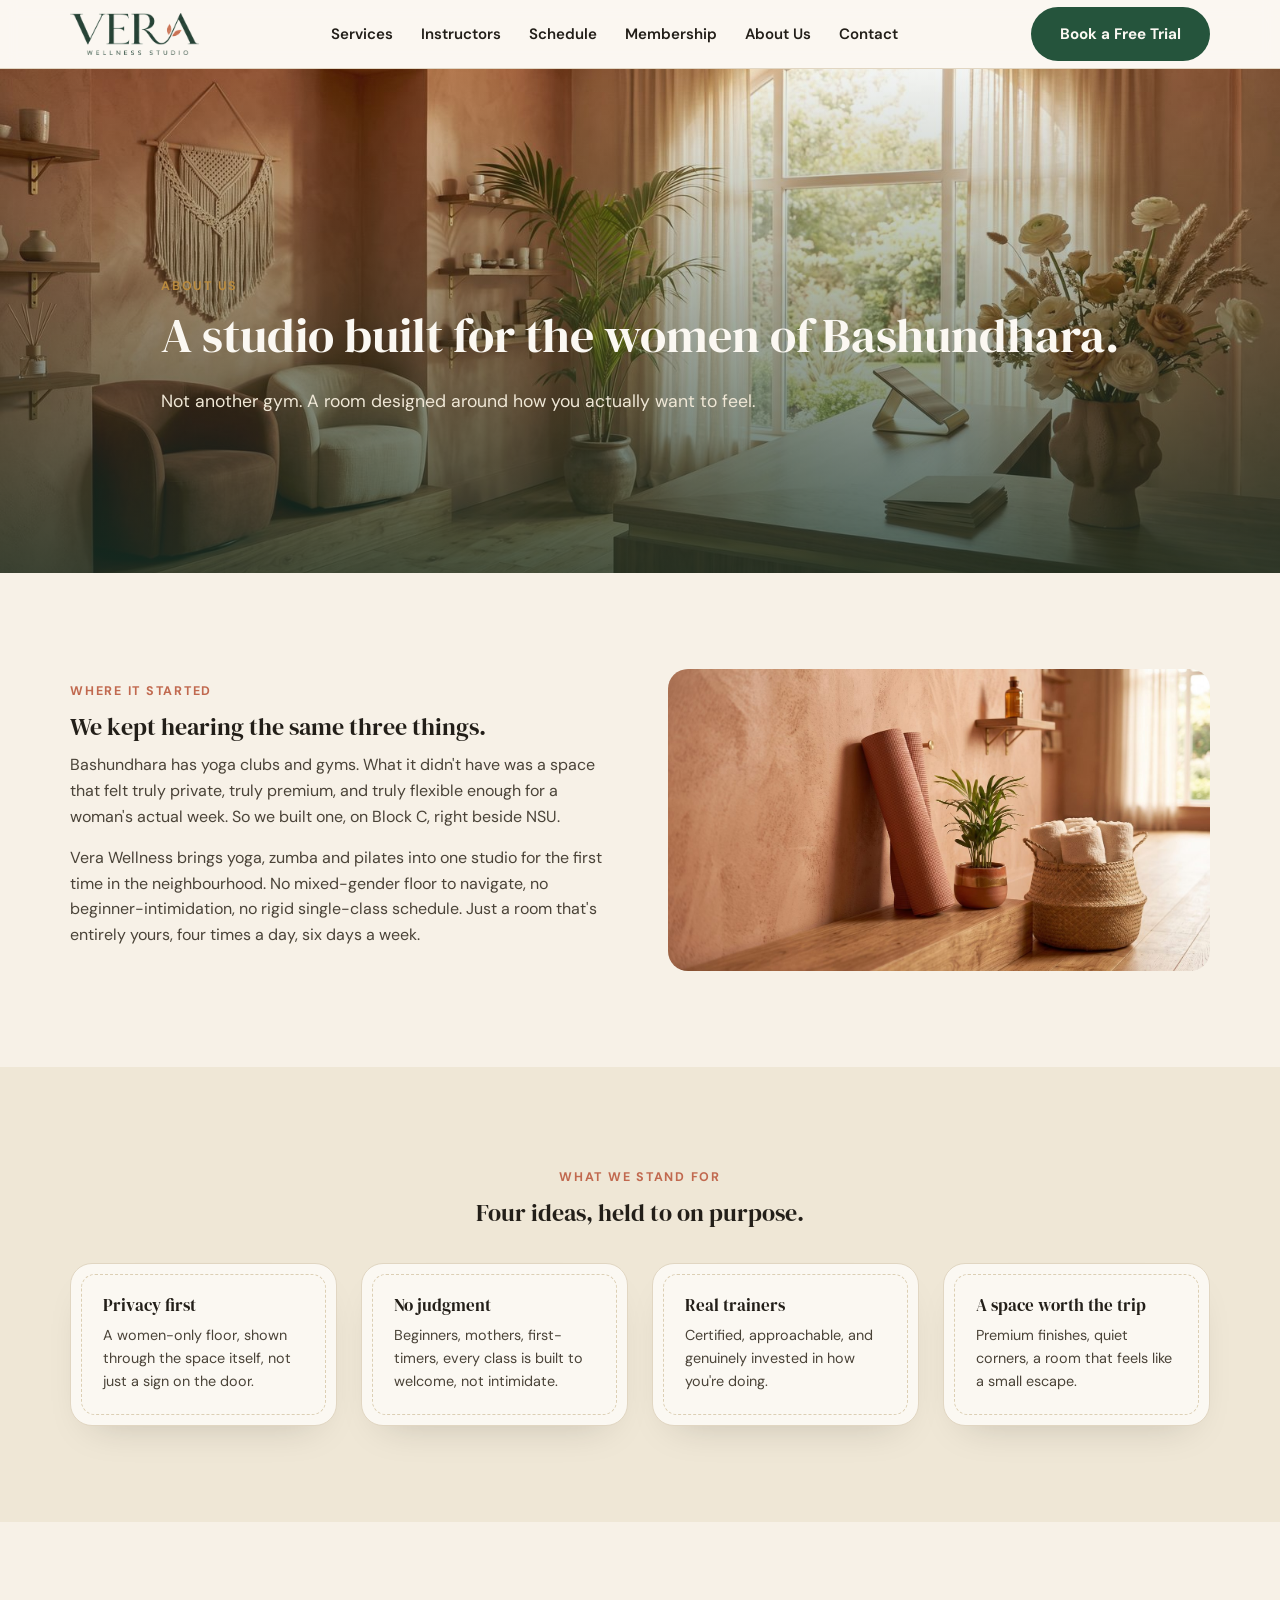
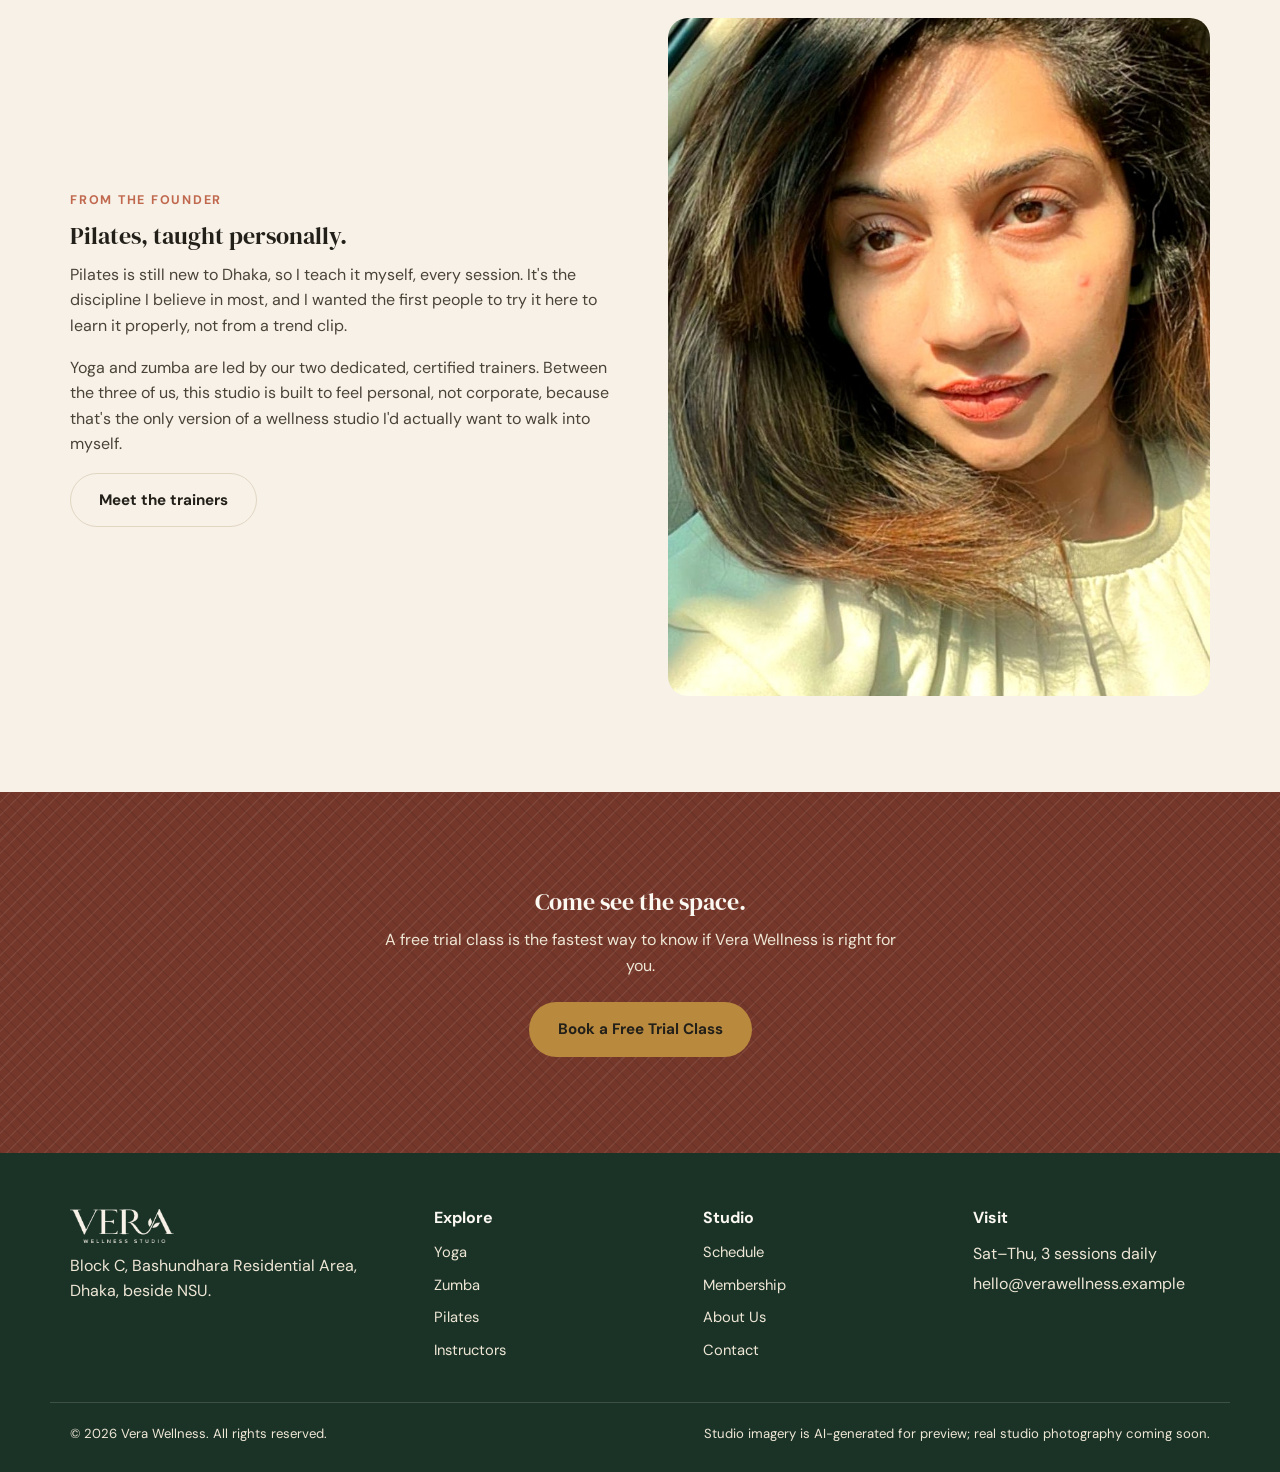
==== about.html @ 0fb06206 "Initial site: Vera Wellness marketing website" ====
<!doctype html>
<html lang="en">
<head>
<meta charset="UTF-8">
<meta name="viewport" content="width=device-width, initial-scale=1">
<title>About Us · Vera Wellness</title>
<meta name="description" content="Why Vera Wellness exists: a private, premium yoga, zumba and pilates studio built for Bashundhara women.">
<link rel="preconnect" href="https://fonts.googleapis.com">
<link href="https://fonts.googleapis.com/css2?family=DM+Serif+Display&family=DM+Sans:wght@400;600;700&display=swap" rel="stylesheet">
<link rel="stylesheet" href="assets/css/style.css">
</head>
<body>

<header class="site-nav">
  <div class="container nav-inner">
    <a href="index.html" class="brand"><img src="assets/img/logo.png" alt="Vera Wellness Studio" class="brand-logo"></a>
    <nav class="nav-links">
      <div class="has-dropdown">
        <a href="index.html#services">Services</a>
        <div class="dropdown">
          <a href="services/yoga.html">Yoga</a>
          <a href="services/zumba.html">Zumba</a>
          <a href="services/pilates.html">Pilates</a>
        </div>
      </div>
      <a href="instructors.html">Instructors</a>
      <a href="schedule.html">Schedule</a>
      <a href="membership.html">Membership</a>
      <a href="about.html">About Us</a>
      <a href="contact.html">Contact</a>
    </nav>
    <a href="contact.html" class="btn btn-primary nav-cta">Book a Free Trial</a>
    <button class="menu-toggle" aria-label="Menu" aria-expanded="false"><span></span></button>
  </div>
  <div class="mobile-panel">
    <a href="index.html#services" class="mobile-services-toggle">Services ▾</a>
    <div class="mobile-sub">
      <a href="services/yoga.html">› Yoga</a>
      <a href="services/zumba.html">› Zumba</a>
      <a href="services/pilates.html">› Pilates</a>
    </div>
    <a href="instructors.html">Instructors</a>
    <a href="schedule.html">Schedule</a>
    <a href="membership.html">Membership</a>
    <a href="about.html">About Us</a>
    <a href="contact.html">Contact</a>
    <a href="contact.html" class="btn btn-primary">Book a Free Trial</a>
  </div>
</header>

<section class="page-hero">
  <img src="assets/img/about_lobby.jpg" alt="The reception at Vera Wellness">
  <div class="container page-hero-content">
    <span class="eyebrow" style="color:var(--gold)">About Us</span>
    <h1>A studio built for the women of Bashundhara.</h1>
    <p class="lead">Not another gym. A room designed around how you actually want to feel.</p>
  </div>
</section>

<section>
  <div class="container">
    <div class="two-col reveal">
      <div>
        <span class="eyebrow">Where it started</span>
        <h2>We kept hearing the same three things.</h2>
        <p>Bashundhara has yoga clubs and gyms. What it didn't have was a space that felt truly private, truly premium, and truly flexible enough for a woman's actual week. So we built one, on Block C, right beside NSU.</p>
        <p>Vera Wellness brings yoga, zumba and pilates into one studio for the first time in the neighbourhood. No mixed-gender floor to navigate, no beginner-intimidation, no rigid single-class schedule. Just a room that's entirely yours, four times a day, six days a week.</p>
      </div>
      <div class="frame"><img src="assets/img/about_detail.jpg" alt="A quiet detail corner at Vera Wellness studio"></div>
    </div>
  </div>
</section>

<section class="proof-strip">
  <div class="container">
    <div class="section-head center reveal" style="margin-bottom:36px;">
      <span class="eyebrow">What we stand for</span>
      <h2>Four ideas, held to on purpose.</h2>
    </div>
    <div class="grid grid-4">
      <div class="mat-box reveal">
        <h3 style="font-size:1.05rem;">Privacy first</h3>
        <p style="margin:0;font-size:.9rem;">A women-only floor, shown through the space itself, not just a sign on the door.</p>
      </div>
      <div class="mat-box reveal">
        <h3 style="font-size:1.05rem;">No judgment</h3>
        <p style="margin:0;font-size:.9rem;">Beginners, mothers, first-timers, every class is built to welcome, not intimidate.</p>
      </div>
      <div class="mat-box reveal">
        <h3 style="font-size:1.05rem;">Real trainers</h3>
        <p style="margin:0;font-size:.9rem;">Certified, approachable, and genuinely invested in how you're doing.</p>
      </div>
      <div class="mat-box reveal">
        <h3 style="font-size:1.05rem;">A space worth the trip</h3>
        <p style="margin:0;font-size:.9rem;">Premium finishes, quiet corners, a room that feels like a small escape.</p>
      </div>
    </div>
  </div>
</section>

<section>
  <div class="container">
    <div class="two-col reverse reveal">
      <div class="frame"><img src="assets/img/instructor_pilates.jpg" alt="Vera Wellness founder"></div>
      <div>
        <span class="eyebrow">From the founder</span>
        <h2>Pilates, taught personally.</h2>
        <p>Pilates is still new to Dhaka, so I teach it myself, every session. It's the discipline I believe in most, and I wanted the first people to try it here to learn it properly, not from a trend clip.</p>
        <p>Yoga and zumba are led by our two dedicated, certified trainers. Between the three of us, this studio is built to feel personal, not corporate, because that's the only version of a wellness studio I'd actually want to walk into myself.</p>
        <a href="instructors.html" class="btn btn-outline">Meet the trainers</a>
      </div>
    </div>
  </div>
</section>

<section class="cta-band">
  <div class="container reveal">
    <h2>Come see the space.</h2>
    <p style="max-width:48ch;margin:0 auto 24px;">A free trial class is the fastest way to know if Vera Wellness is right for you.</p>
    <a href="contact.html" class="btn btn-accent">Book a Free Trial Class</a>
  </div>
</section>

<footer class="site-footer">
  <div class="container footer-grid">
    <div>
      <img src="assets/img/logo-light.png" alt="Vera Wellness Studio" class="footer-logo">
      <p>Block C, Bashundhara Residential Area, Dhaka, beside NSU.</p>
    </div>
    <div>
      <h4>Explore</h4>
      <ul class="footer-links">
        <li><a href="services/yoga.html">Yoga</a></li>
        <li><a href="services/zumba.html">Zumba</a></li>
        <li><a href="services/pilates.html">Pilates</a></li>
        <li><a href="instructors.html">Instructors</a></li>
      </ul>
    </div>
    <div>
      <h4>Studio</h4>
      <ul class="footer-links">
        <li><a href="schedule.html">Schedule</a></li>
        <li><a href="membership.html">Membership</a></li>
        <li><a href="about.html">About Us</a></li>
        <li><a href="contact.html">Contact</a></li>
      </ul>
    </div>
    <div>
      <h4>Visit</h4>
      <p style="margin-bottom:4px;">Sat–Thu, 3 sessions daily</p>
      <p>hello@verawellness.example</p>
    </div>
  </div>
  <div class="container footer-bottom">
    <span>© 2026 Vera Wellness. All rights reserved.</span>
    <span>Studio imagery is AI-generated for preview; real studio photography coming soon.</span>
  </div>
</footer>

<script src="assets/js/main.js"></script>
</body>
</html>
---- assets/css/style.css ----
/* ===== Vera Wellness — brand tokens ===== */
:root{
  --cream-0:#FBF8F2; --cream-50:#F7F1E7; --cream-100:#EFE7D6;
  --sand-300:#DCCFB4;
  --ink-900:#231F19; --ink-700:#4A4338; --ink-500:#79705F; --ink-300:#A89E8B; --ink-border:#E1D6C2;
  --forest-900:#1B3327; --forest-700:#25543C; --forest-500:#3C7A56; --forest-100:#DCE9E0;
  --clay-700:#75372A; --clay-600:#A24E36; --clay-500:#C1694F; --clay-400:#D68B6E; --clay-100:#F3DDCF;
  --gold-500:#B98A3E; --gold-100:#F1E3C6;

  --surface-page:var(--cream-50); --surface-card:var(--cream-0); --surface-sunken:var(--cream-100); --surface-inverse:var(--forest-900);
  --text-primary:var(--ink-900); --text-secondary:var(--ink-700); --text-muted:var(--ink-500);
  --text-on-brand:var(--cream-0); --text-on-inverse:var(--cream-50);
  --brand-primary:var(--forest-700); --brand-primary-hover:var(--forest-900);
  --accent:var(--clay-500); --accent-hover:var(--clay-600); --accent-soft:var(--clay-100);
  --gold:var(--gold-500); --gold-soft:var(--gold-100);
  --border-default:var(--ink-border);

  --font-display:'DM Serif Display', Georgia, serif;
  --font-body:'DM Sans', -apple-system, Helvetica, Arial, sans-serif;

  --container: 1180px;
  --radius-mat: 22px;
  --nav-h: 68px;
}

*,*::before,*::after{ box-sizing:border-box; }
html{ scroll-behavior:smooth; }
body{
  margin:0;
  background:var(--surface-page);
  color:var(--text-primary);
  font-family:var(--font-body);
  font-size:16px;
  line-height:1.6;
  -webkit-font-smoothing:antialiased;
}
img{ max-width:100%; display:block; }
a{ color:inherit; text-decoration:none; }
h1,h2,h3,h4{ font-family:var(--font-display); font-weight:400; margin:0 0 .5em; color:var(--text-primary); line-height:1.15; }
p{ margin:0 0 1em; color:var(--text-secondary); }
.container{ max-width:var(--container); margin:0 auto; padding:0 20px; }
section{ padding:64px 0; }
@media(min-width:900px){ section{ padding:96px 0; } }

.eyebrow{
  display:inline-block; font-family:var(--font-body); font-size:12.5px; letter-spacing:.14em; text-transform:uppercase;
  color:var(--accent); font-weight:700; margin-bottom:12px;
}
.lead{ font-size:1.1rem; color:var(--text-secondary); max-width:56ch; }

/* ===== Buttons ===== */
.btn{
  display:inline-flex; align-items:center; justify-content:center; gap:8px;
  padding:14px 28px; border-radius:999px; font-weight:700; font-size:.95rem;
  border:1px solid transparent; cursor:pointer; transition:transform .2s ease, background .2s ease, color .2s ease, box-shadow .2s ease;
  white-space:nowrap;
}
.btn-primary{ background:var(--brand-primary); color:var(--text-on-brand); }
.btn-primary:hover{ background:var(--brand-primary-hover); transform:translateY(-1px); }
.btn-accent{ background:var(--accent); color:var(--cream-0); }
.btn-accent:hover{ background:var(--accent-hover); transform:translateY(-1px); }
.btn-outline{ background:transparent; border-color:var(--border-default); color:var(--text-primary); }
.btn-outline:hover{ border-color:var(--brand-primary); color:var(--brand-primary); }
.btn-ghost-inverse{ background:transparent; border-color:rgba(251,248,242,.4); color:var(--text-on-inverse); }
.btn-ghost-inverse:hover{ border-color:var(--cream-0); }

/* ===== Yoga-mat CTA boxes (brand signature) ===== */
.mat-box{
  position:relative;
  background:var(--surface-card);
  border-radius:var(--radius-mat);
  padding:32px;
  border:1px solid var(--border-default);
  box-shadow:0 18px 40px -24px rgba(35,31,25,.25);
}
.mat-box::before{
  content:"";
  position:absolute; inset:10px;
  border:1.5px dashed var(--sand-300);
  border-radius:calc(var(--radius-mat) - 8px);
  pointer-events:none;
}
.mat-box-accent{ background:var(--forest-700); color:var(--text-on-inverse); }
.mat-box-accent::before{ border-color:rgba(251,248,242,.25); }
.mat-box-accent p, .mat-box-accent h3{ color:var(--text-on-inverse); }

/* mat-edge: the same rolled-mat dashed inset, layered onto any card that carries a CTA
   (pricing cards, discipline cards) without fighting that card's own padding/background */
.mat-edge{ position:relative; }
.mat-edge::before{
  content:"";
  position:absolute; inset:8px;
  border:1.5px dashed var(--sand-300);
  border-radius:14px;
  pointer-events:none;
}
.price-card.featured.mat-edge::before{ border-color:rgba(251,248,242,.3); }

/* Hover lift, everywhere a card carries or leads to a CTA */
.card, .mat-box{ transition:transform .25s ease, box-shadow .25s ease; }
.card:hover, .mat-box:not(.mat-box-accent):hover{
  transform:translateY(-6px);
  box-shadow:0 26px 50px -22px rgba(35,31,25,.3);
}
.price-card.featured:hover{ box-shadow:0 26px 50px -18px rgba(27,51,39,.5); }
.discipline-card .frame img, .instructor-card .frame img{ transition:transform .5s ease; }
.discipline-card:hover .frame img, .instructor-card:hover .frame img{ transform:scale(1.05); }
.nav-links a{ transition:color .2s ease; }
.footer-links a{ transition:color .2s ease; }

/* ===== Nav ===== */
.site-nav{
  position:sticky; top:0; z-index:100;
  background:rgba(251,248,242,.92); backdrop-filter:blur(8px);
  border-bottom:1px solid var(--border-default);
}
.nav-inner{
  display:flex; align-items:center; justify-content:space-between;
  height:var(--nav-h);
}
.brand{
  font-family:var(--font-display); font-size:1.35rem; letter-spacing:.01em; color:var(--forest-900);
  display:flex; align-items:center;
}
.brand-logo{ height:38px; width:auto; display:block; }
.footer-logo{ height:34px; width:auto; display:block; margin-bottom:10px; }
@media(min-width:960px){ .brand-logo{ height:42px; } }
.nav-links{ display:none; align-items:center; gap:28px; }
.nav-links a{ font-size:.94rem; font-weight:600; color:var(--text-primary); position:relative; padding:6px 0; }
.nav-links a:hover{ color:var(--brand-primary); }
.nav-cta{ display:none; }
.has-dropdown{ position:relative; }
.dropdown{
  position:absolute; top:100%; left:50%; transform:translateX(-50%) translateY(6px);
  min-width:180px; background:var(--surface-card); border:1px solid var(--border-default);
  border-radius:14px; padding:8px; box-shadow:0 20px 40px -20px rgba(35,31,25,.35);
  opacity:0; visibility:hidden; transition:opacity .18s ease, transform .18s ease;
}
.has-dropdown:hover .dropdown, .has-dropdown:focus-within .dropdown{
  opacity:1; visibility:visible; transform:translateX(-50%) translateY(0);
}
.dropdown a{ display:block; padding:10px 14px; border-radius:8px; font-weight:600; }
.dropdown a:hover{ background:var(--surface-sunken); }
.menu-toggle{
  display:flex; align-items:center; justify-content:center;
  width:40px; height:40px; border-radius:10px; border:1px solid var(--border-default);
  background:var(--surface-card); cursor:pointer;
}
.menu-toggle span{ display:block; width:18px; height:2px; background:var(--ink-900); position:relative; }
.menu-toggle span::before,.menu-toggle span::after{
  content:""; position:absolute; left:0; width:18px; height:2px; background:var(--ink-900); transition:transform .2s ease;
}
.menu-toggle span::before{ top:-6px; } .menu-toggle span::after{ top:6px; }

.mobile-panel{
  display:none; flex-direction:column; gap:4px; padding:14px 20px 22px;
  border-top:1px solid var(--border-default); background:var(--surface-card);
}
.mobile-panel.open{ display:flex; }
.mobile-panel a{ padding:12px 4px; font-weight:600; border-bottom:1px solid var(--surface-sunken); }
.mobile-sub{ padding-left:14px; display:flex; flex-direction:column; }
.mobile-sub a{ font-weight:500; color:var(--text-secondary); border-bottom:none; padding:8px 4px; }
.mobile-panel .btn{ margin-top:10px; }

@media(min-width:960px){
  .nav-links{ display:flex; }
  .nav-cta{ display:inline-flex; }
  .menu-toggle, .mobile-panel{ display:none !important; }
}

/* ===== Hero (home) ===== */
.hero{
  position:relative; min-height:86vh; display:flex; align-items:flex-end;
  overflow:hidden; background:var(--forest-900);
}
.hero video, .hero .hero-poster{
  position:absolute; inset:0; width:100%; height:100%; object-fit:cover; object-position:center 30%;
}
.hero::after{
  content:""; position:absolute; inset:0;
  background:linear-gradient(180deg, rgba(27,51,39,.15) 0%, rgba(27,51,39,.15) 45%, rgba(27,51,39,.82) 100%);
}
.hero-content{ position:relative; z-index:2; width:100%; padding:48px 0 56px; color:var(--text-on-inverse); }
.hero h1{ color:var(--cream-0); font-size:clamp(2.1rem,6vw,3.6rem); max-width:14ch; }
.hero .lead{ color:var(--cream-100); max-width:44ch; }
.hero-cta-row{ display:flex; flex-wrap:wrap; gap:14px; margin-top:22px; }

/* ===== Page hero (inner pages) ===== */
.page-hero{ position:relative; min-height:56vh; display:flex; align-items:flex-end; overflow:hidden; }
.page-hero img{ position:absolute; inset:0; width:100%; height:100%; object-fit:cover; }
.page-hero::after{ content:""; position:absolute; inset:0; background:linear-gradient(180deg, rgba(27,51,39,.05) 0%, rgba(27,51,39,.78) 100%); }
.page-hero-content{ position:relative; z-index:2; padding:44px 0; color:var(--text-on-inverse); }
.page-hero h1{ color:var(--cream-0); font-size:clamp(2rem,5vw,3rem); }
.page-hero .lead{ color:var(--cream-100); }

/* ===== Grid helpers ===== */
.grid{ display:grid; gap:24px; }
.grid-2{ grid-template-columns:1fr; }
.grid-3{ grid-template-columns:1fr; }
.grid-4{ grid-template-columns:repeat(2,1fr); }
@media(min-width:720px){
  .grid-2{ grid-template-columns:1fr 1fr; }
  .grid-3{ grid-template-columns:repeat(3,1fr); }
  .grid-4{ grid-template-columns:repeat(4,1fr); }
}
.two-col{ display:grid; gap:32px; align-items:center; }
@media(min-width:860px){ .two-col{ grid-template-columns:1fr 1fr; gap:56px; } }
.two-col.reverse{ direction:rtl; } .two-col.reverse > *{ direction:ltr; }

.section-head{ max-width:640px; margin:0 0 40px; }
.section-head.center{ margin-inline:auto; text-align:center; }

/* image frame */
.frame{ border-radius:20px; overflow:hidden; }
.frame img{ width:100%; height:100%; object-fit:cover; }

/* ===== Cards ===== */
.card{
  background:var(--surface-card); border:1px solid var(--border-default); border-radius:20px;
  padding:28px; height:100%;
}
.discipline-card .frame{ margin-bottom:18px; aspect-ratio:4/3; }
.discipline-card h3{ font-size:1.4rem; }

.instructor-card{ text-align:center; }
.instructor-card .frame{ aspect-ratio:4/5; margin-bottom:16px; border-radius:calc(var(--radius-mat) - 4px); }
.instructor-card h3{ margin-bottom:2px; }
.instructor-role{ color:var(--accent); font-weight:700; font-size:.85rem; letter-spacing:.06em; text-transform:uppercase; margin-bottom:10px; display:block; }

/* ===== Testimonial / proof strip ===== */
.proof-strip{ background:var(--surface-sunken); }
.proof-quote{ font-family:var(--font-display); font-size:clamp(1.2rem,2.6vw,1.7rem); color:var(--text-primary); max-width:34ch; }
.proof-name{ color:var(--text-muted); font-size:.9rem; margin-top:14px; }

/* ===== FAQ ===== */
.faq-item{ border-bottom:1px solid var(--border-default); padding:18px 0; }
.faq-q{ display:flex; justify-content:space-between; align-items:center; cursor:pointer; font-weight:700; gap:16px; }
.faq-q .plus{ font-size:1.3rem; color:var(--accent); transition:transform .2s ease; flex:none; }
.faq-item.open .plus{ transform:rotate(45deg); }
.faq-a{ max-height:0; overflow:hidden; transition:max-height .25s ease; }
.faq-item.open .faq-a{ max-height:240px; }
.faq-a p{ padding-top:10px; }

/* ===== Pricing ===== */
.price-card{ position:relative; }
.price-card.featured{ background:var(--forest-700); color:var(--text-on-inverse); border-color:rgba(251,248,242,.18); }
.price-card.featured p, .price-card.featured .price-amt, .price-card.featured li,
.price-card.featured h3, .price-card.featured .price-tag{ color:var(--text-on-inverse); }
.price-tag{ font-family:var(--font-display); font-size:2.2rem; margin:6px 0 2px; }
.price-note{ color:var(--text-muted); font-size:.85rem; }
.price-card.featured .price-note{ color:var(--cream-100); }
.price-card ul{ list-style:none; margin:18px 0 22px; padding:0; }
.price-card li{ padding:7px 0; padding-left:26px; position:relative; color:var(--text-secondary); font-size:.94rem; }
.price-card li::before{ content:"✓"; position:absolute; left:0; color:var(--accent); font-weight:700; }
.price-card.featured li::before{ color:var(--gold); }
.price-badge{
  position:absolute; top:-14px; left:28px; background:var(--accent); color:var(--cream-0);
  font-size:.72rem; font-weight:700; letter-spacing:.06em; text-transform:uppercase; padding:6px 14px; border-radius:999px;
}

/* ===== Schedule table ===== */
.schedule-table{
  width:100%; min-width:520px; border-collapse:collapse; background:var(--surface-card);
  border-radius:var(--radius-mat); overflow:hidden; border:1px solid var(--border-default);
}
.schedule-table th, .schedule-table td{ padding:16px 20px; text-align:left; border-bottom:1px solid var(--border-default); }
.schedule-table tbody tr:last-child td{ border-bottom:none; }
.schedule-table thead th{
  background:var(--surface-sunken); font-family:var(--font-body); text-transform:uppercase;
  letter-spacing:.05em; font-size:.76rem; color:var(--text-muted); font-weight:700;
}
.schedule-table td:first-child, .schedule-table th:first-child{ font-weight:700; }
.schedule-table tr.closed td{ color:var(--text-muted); font-style:italic; }

/* ===== CTA band ===== */
/* Warm woven-mat texture instead of a flat color box, a clay ground with a
   subtle crosshatch weave (two opposing diagonal hairline sets) standing in
   for the mat's fabric, rather than a literal icon. */
.cta-band{
  background-color:var(--clay-700);
  background-image:
    repeating-linear-gradient(45deg, rgba(35,31,25,.10) 0px, rgba(35,31,25,.10) 1.5px, transparent 1.5px, transparent 9px),
    repeating-linear-gradient(-45deg, rgba(251,248,242,.07) 0px, rgba(251,248,242,.07) 1.5px, transparent 1.5px, transparent 9px);
  color:var(--text-on-inverse); text-align:center;
}
.cta-band h2{ color:var(--cream-0); }
.cta-band p{ color:var(--cream-100); }
.cta-band .btn-accent{ background:var(--gold); color:var(--ink-900); }
.cta-band .btn-accent:hover{ filter:brightness(.93); }

/* ===== Form ===== */
.form-grid{ display:grid; gap:16px; }
@media(min-width:700px){ .form-grid.two{ grid-template-columns:1fr 1fr; } }
label{ display:block; font-weight:700; font-size:.85rem; margin-bottom:6px; color:var(--text-primary); }
input, select, textarea{
  width:100%; padding:13px 14px; border-radius:12px; border:1px solid var(--border-default);
  background:var(--cream-0); font-family:var(--font-body); font-size:.96rem; color:var(--text-primary);
}
input:focus, select:focus, textarea:focus{ outline:2px solid var(--forest-500); outline-offset:1px; }
.form-success{ display:none; text-align:center; padding:40px 20px; }
.form-success.show{ display:block; }
.form-success .icon{ font-size:2.4rem; margin-bottom:10px; }

/* ===== Footer ===== */
.site-footer{ background:var(--forest-900); color:var(--text-on-inverse); padding:56px 0 28px; }
.site-footer h4{ color:var(--cream-0); font-size:1rem; font-family:var(--font-body); font-weight:700; margin-bottom:14px; }
.site-footer a{ color:var(--cream-100); }
.site-footer a:hover{ color:var(--gold); }
.footer-grid{ display:grid; gap:32px; grid-template-columns:1fr; }
@media(min-width:760px){ .footer-grid{ grid-template-columns:1.4fr 1fr 1fr 1fr; } }
.footer-grid p{ color:var(--cream-100); }
.footer-links{ list-style:none; padding:0; margin:0; display:flex; flex-direction:column; gap:9px; font-size:.92rem; }
.footer-bottom{ border-top:1px solid rgba(251,248,242,.15); margin-top:40px; padding-top:20px; font-size:.82rem; color:var(--cream-100); display:flex; flex-wrap:wrap; gap:10px; justify-content:space-between; }

/* ===== Reveal-on-scroll ===== */
.reveal{ opacity:0; transform:translateY(18px); transition:opacity .6s ease, transform .6s ease; }
.reveal.in{ opacity:1; transform:none; }
@media (prefers-reduced-motion: reduce){
  .reveal{ opacity:1; transform:none; transition:none; }
  html{ scroll-behavior:auto; }
}

/* ===== Whisper motif: soft floating dot ===== */
.motif-dot{
  position:absolute; width:120px; height:120px; border-radius:50%;
  background:radial-gradient(circle, var(--gold-soft), transparent 70%);
  opacity:.6; pointer-events:none; filter:blur(2px);
}

/* utility */
.mt-0{margin-top:0} .center{text-align:center} .muted{color:var(--text-muted)}
.badge{ display:inline-block; background:var(--gold-soft); color:var(--gold-500); font-weight:700; font-size:.78rem; letter-spacing:.05em; text-transform:uppercase; padding:5px 12px; border-radius:999px; }
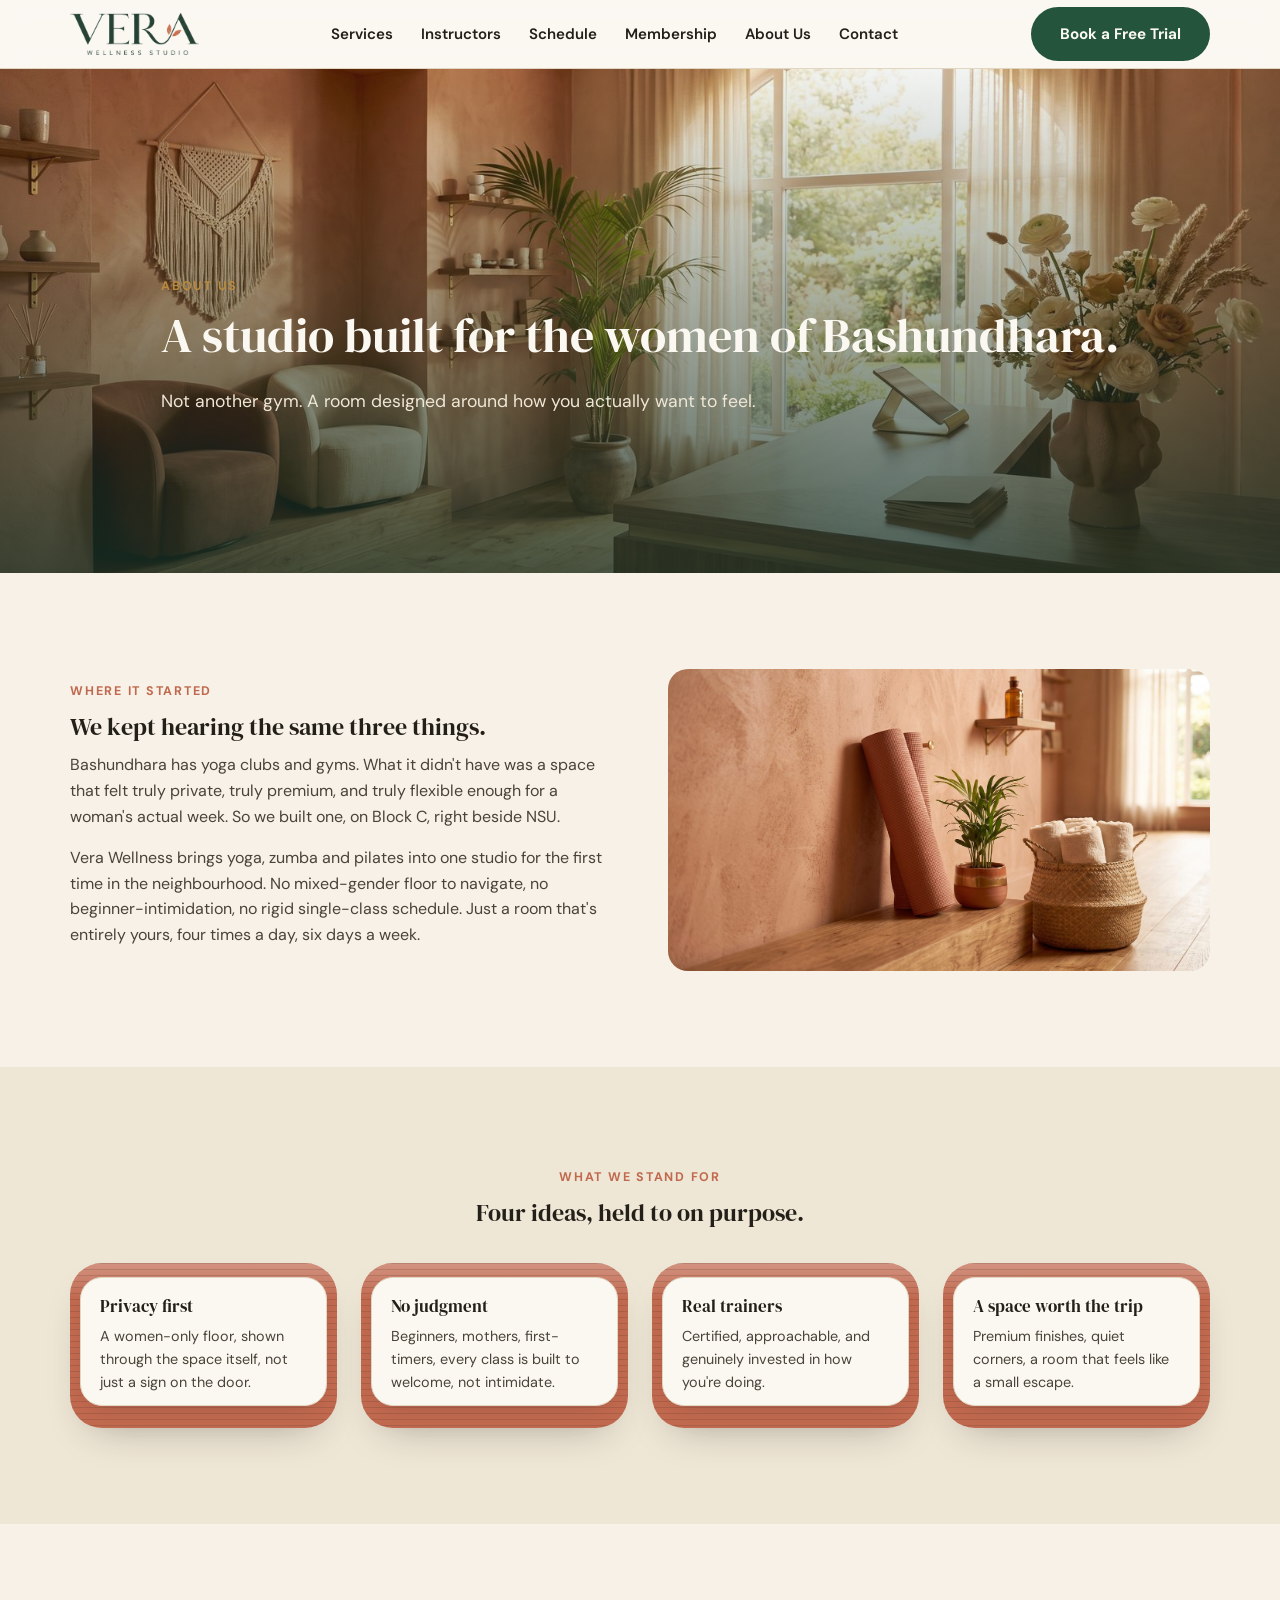
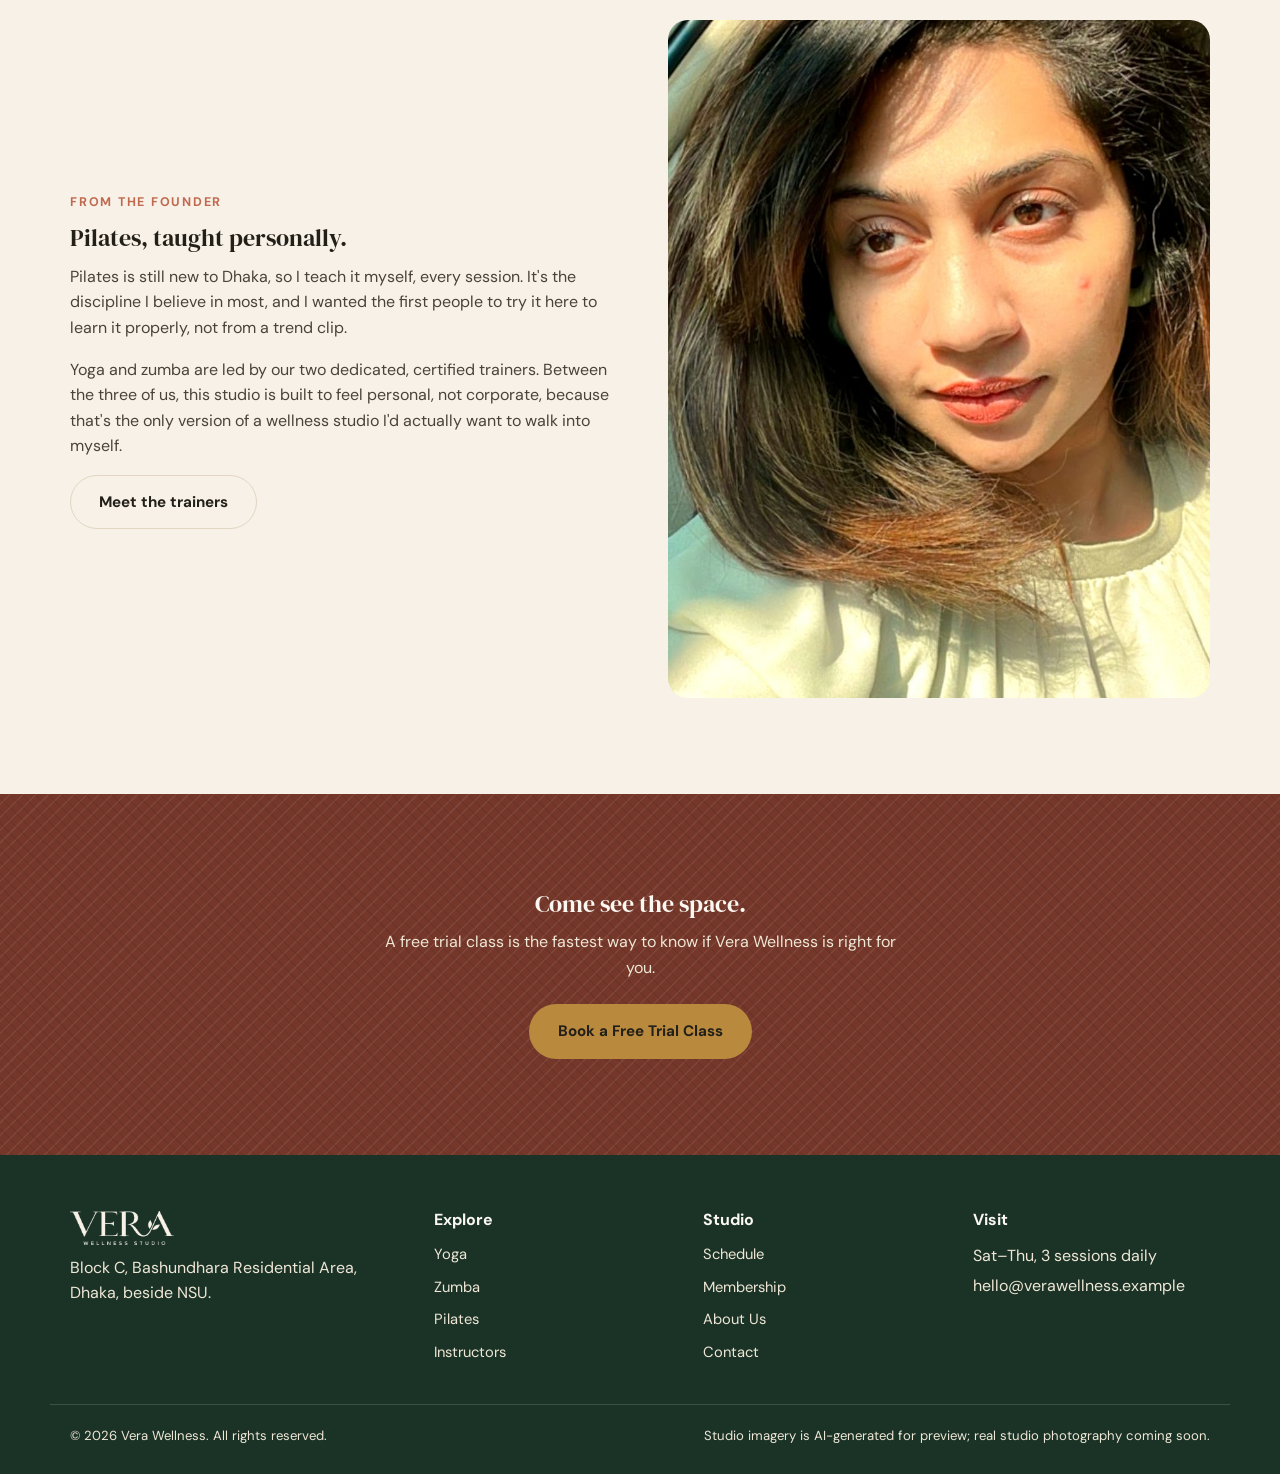
==== commit 734bca4b: "Update site: animations, mat design, mobile video fix" ====
--- a/about.html
+++ b/about.html
@@ -49,10 +49,10 @@
 </header>
 
 <section class="page-hero">
-  <img src="assets/img/about_lobby.jpg" alt="The reception at Vera Wellness">
+  <img src="assets/img/about_lobby.jpg" alt="The reception at Vera Wellness" class="reveal-img">
   <div class="container page-hero-content">
     <span class="eyebrow" style="color:var(--gold)">About Us</span>
-    <h1>A studio built for the women of Bashundhara.</h1>
+    <h1 class="reveal-left">A studio built for the women of Bashundhara.</h1>
     <p class="lead">Not another gym. A room designed around how you actually want to feel.</p>
   </div>
 </section>
@@ -62,11 +62,11 @@
     <div class="two-col reveal">
       <div>
         <span class="eyebrow">Where it started</span>
-        <h2>We kept hearing the same three things.</h2>
+        <h2 class="reveal-left">We kept hearing the same three things.</h2>
         <p>Bashundhara has yoga clubs and gyms. What it didn't have was a space that felt truly private, truly premium, and truly flexible enough for a woman's actual week. So we built one, on Block C, right beside NSU.</p>
         <p>Vera Wellness brings yoga, zumba and pilates into one studio for the first time in the neighbourhood. No mixed-gender floor to navigate, no beginner-intimidation, no rigid single-class schedule. Just a room that's entirely yours, four times a day, six days a week.</p>
       </div>
-      <div class="frame"><img src="assets/img/about_detail.jpg" alt="A quiet detail corner at Vera Wellness studio"></div>
+      <div class="frame"><img src="assets/img/about_detail.jpg" alt="A quiet detail corner at Vera Wellness studio" class="reveal-img"></div>
     </div>
   </div>
 </section>
@@ -75,7 +75,7 @@
   <div class="container">
     <div class="section-head center reveal" style="margin-bottom:36px;">
       <span class="eyebrow">What we stand for</span>
-      <h2>Four ideas, held to on purpose.</h2>
+      <h2 class="reveal-left">Four ideas, held to on purpose.</h2>
     </div>
     <div class="grid grid-4">
       <div class="mat-box reveal">
@@ -101,10 +101,10 @@
 <section>
   <div class="container">
     <div class="two-col reverse reveal">
-      <div class="frame"><img src="assets/img/instructor_pilates.jpg" alt="Vera Wellness founder"></div>
+      <div class="frame"><img src="assets/img/instructor_pilates.jpg" alt="Vera Wellness founder" class="reveal-img"></div>
       <div>
         <span class="eyebrow">From the founder</span>
-        <h2>Pilates, taught personally.</h2>
+        <h2 class="reveal-left">Pilates, taught personally.</h2>
         <p>Pilates is still new to Dhaka, so I teach it myself, every session. It's the discipline I believe in most, and I wanted the first people to try it here to learn it properly, not from a trend clip.</p>
         <p>Yoga and zumba are led by our two dedicated, certified trainers. Between the three of us, this studio is built to feel personal, not corporate, because that's the only version of a wellness studio I'd actually want to walk into myself.</p>
         <a href="instructors.html" class="btn btn-outline">Meet the trainers</a>
@@ -115,7 +115,7 @@
 
 <section class="cta-band">
   <div class="container reveal">
-    <h2>Come see the space.</h2>
+    <h2 class="reveal-left">Come see the space.</h2>
     <p style="max-width:48ch;margin:0 auto 24px;">A free trial class is the fastest way to know if Vera Wellness is right for you.</p>
     <a href="contact.html" class="btn btn-accent">Book a Free Trial Class</a>
   </div>
--- a/assets/css/style.css
+++ b/assets/css/style.css
@@ -64,24 +64,34 @@
 .btn-ghost-inverse{ background:transparent; border-color:rgba(251,248,242,.4); color:var(--text-on-inverse); }
 .btn-ghost-inverse:hover{ border-color:var(--cream-0); }
 
-/* ===== Yoga-mat CTA boxes (brand signature) ===== */
+/* ===== Yoga-mat CTA boxes (brand signature) =====
+   Built outer-in so it never depends on where in the page it's placed:
+   .mat-box ITSELF is the rolled-out mat (coloured, ridged texture); its
+   ::before is the cream note-card face, inset so the mat visibly shows
+   all the way round; the real text sits on top of the face. Nothing here
+   relies on negative z-index, so it can't get silently painted over by
+   an ancestor section's own background. */
 .mat-box{
   position:relative;
-  background:var(--surface-card);
-  border-radius:var(--radius-mat);
-  padding:32px;
-  border:1px solid var(--border-default);
-  box-shadow:0 18px 40px -24px rgba(35,31,25,.25);
+  background-color:var(--clay-500);
+  background-image:
+    repeating-linear-gradient(180deg, rgba(35,31,25,.14) 0px, rgba(35,31,25,.14) 1px, transparent 1px, transparent 6px),
+    linear-gradient(180deg, rgba(255,255,255,.28) 0%, transparent 22%);
+  border-radius:calc(var(--radius-mat) + 10px);
+  padding:34px 30px;
+  box-shadow:0 18px 40px -22px rgba(35,31,25,.4);
 }
 .mat-box::before{
   content:"";
-  position:absolute; inset:10px;
-  border:1.5px dashed var(--sand-300);
-  border-radius:calc(var(--radius-mat) - 8px);
-  pointer-events:none;
-}
-.mat-box-accent{ background:var(--forest-700); color:var(--text-on-inverse); }
-.mat-box-accent::before{ border-color:rgba(251,248,242,.25); }
+  position:absolute;
+  inset:14px 10px 22px 10px;
+  background:var(--surface-card);
+  border:1px solid var(--border-default);
+  border-radius:var(--radius-mat);
+  box-shadow:0 10px 20px -14px rgba(35,31,25,.3);
+}
+.mat-box > *{ position:relative; }
+.mat-box-accent::before{ background:var(--forest-700); border-color:rgba(251,248,242,.18); }
 .mat-box-accent p, .mat-box-accent h3{ color:var(--text-on-inverse); }
 
 /* mat-edge: the same rolled-mat dashed inset, layered onto any card that carries a CTA
@@ -177,7 +187,7 @@
   position:absolute; inset:0; width:100%; height:100%; object-fit:cover; object-position:center 30%;
 }
 .hero::after{
-  content:""; position:absolute; inset:0;
+  content:""; position:absolute; inset:0; pointer-events:none;
   background:linear-gradient(180deg, rgba(27,51,39,.15) 0%, rgba(27,51,39,.15) 45%, rgba(27,51,39,.82) 100%);
 }
 .hero-content{ position:relative; z-index:2; width:100%; padding:48px 0 56px; color:var(--text-on-inverse); }
@@ -315,8 +325,23 @@
 /* ===== Reveal-on-scroll ===== */
 .reveal{ opacity:0; transform:translateY(18px); transition:opacity .6s ease, transform .6s ease; }
 .reveal.in{ opacity:1; transform:none; }
+
+/* Headlines: slide in left-to-right */
+.reveal-left{ opacity:0; transform:translateX(-56px); transition:opacity .7s ease, transform .7s ease; }
+.reveal-left.in{ opacity:1; transform:none; }
+
+/* Images: fade + zoom-settle, contained by .frame/.page-hero overflow:hidden */
+.reveal-img{ opacity:0; transform:scale(1.14); transition:opacity .9s ease, transform .9s ease; }
+.reveal-img.in{ opacity:1; transform:scale(1); }
+
+/* Stagger siblings inside grids so groups don't move in lockstep */
+.grid > *:nth-child(2){ transition-delay:.12s; }
+.grid > *:nth-child(3){ transition-delay:.24s; }
+.grid > *:nth-child(4){ transition-delay:.36s; }
+
 @media (prefers-reduced-motion: reduce){
-  .reveal{ opacity:1; transform:none; transition:none; }
+  .reveal, .reveal-left, .reveal-img{ opacity:1; transform:none; transition:none; }
+  .grid > *{ transition-delay:0s !important; }
   html{ scroll-behavior:auto; }
 }
 
